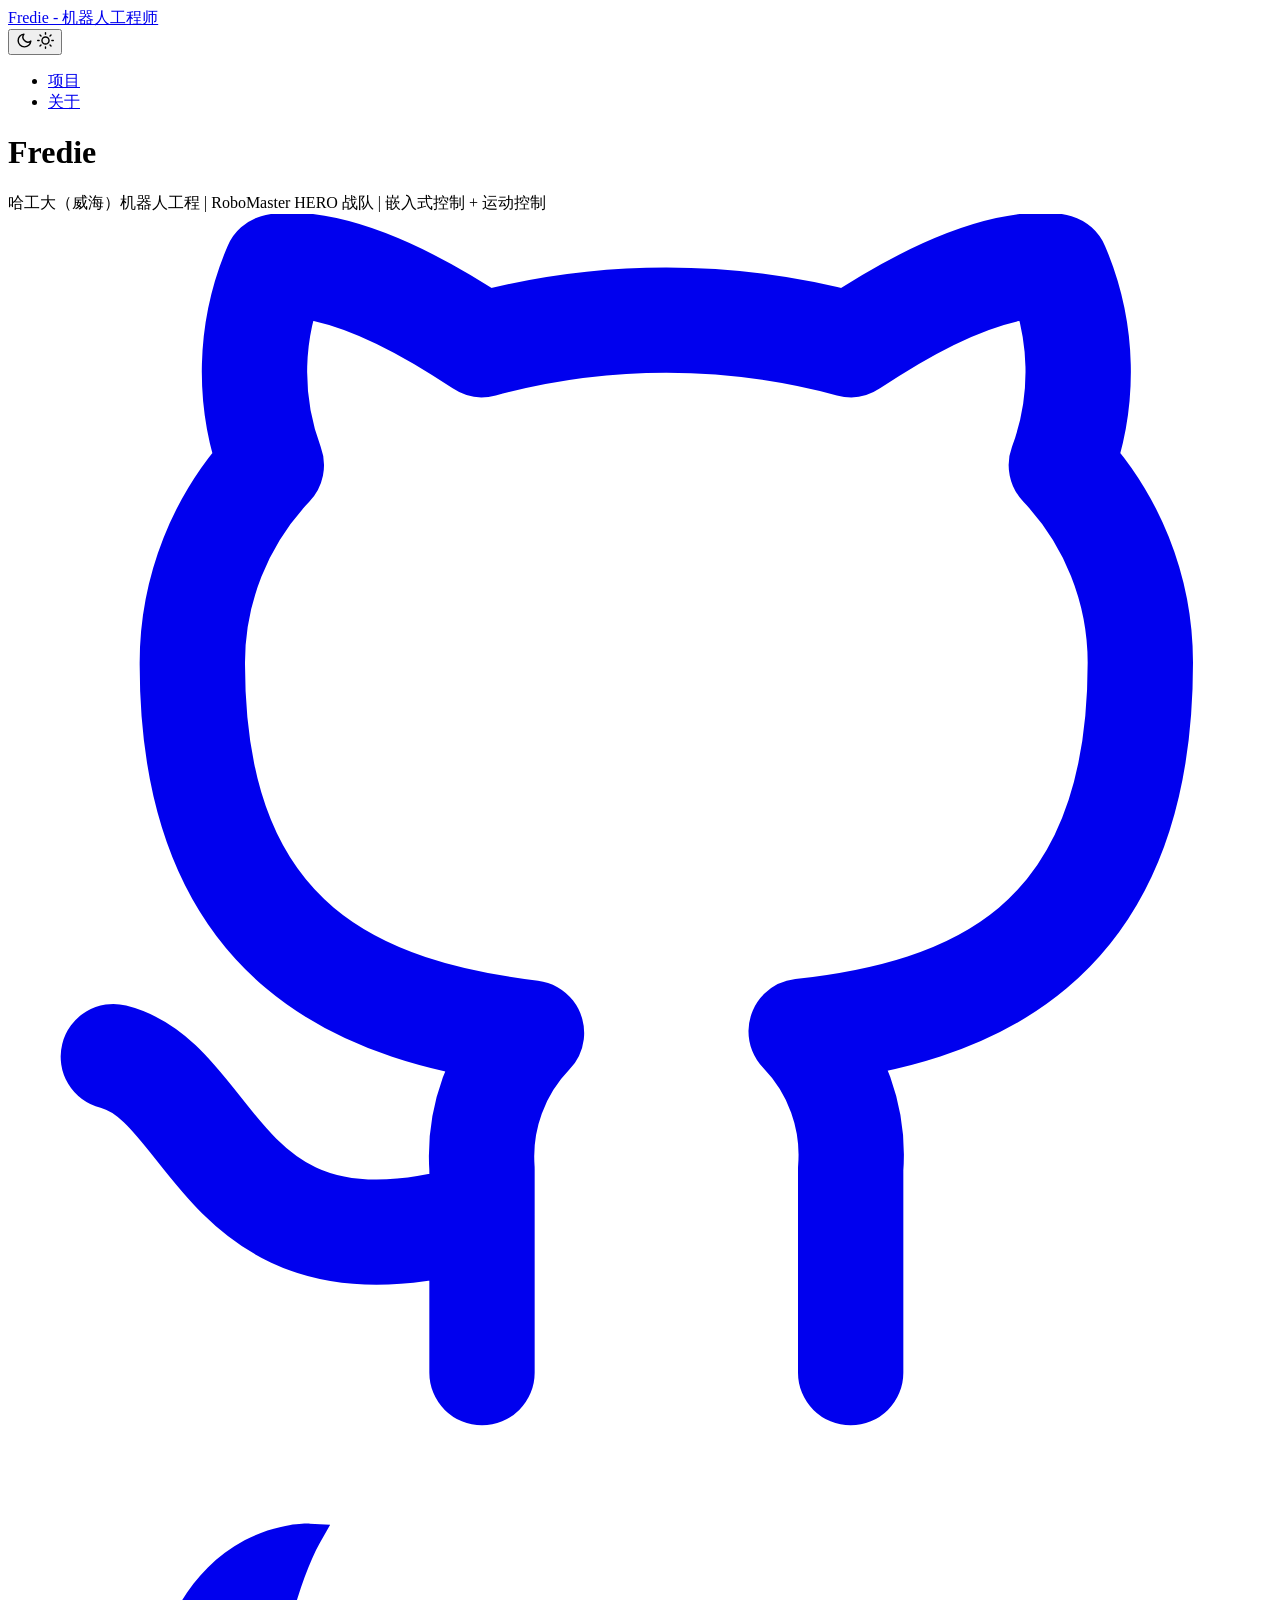
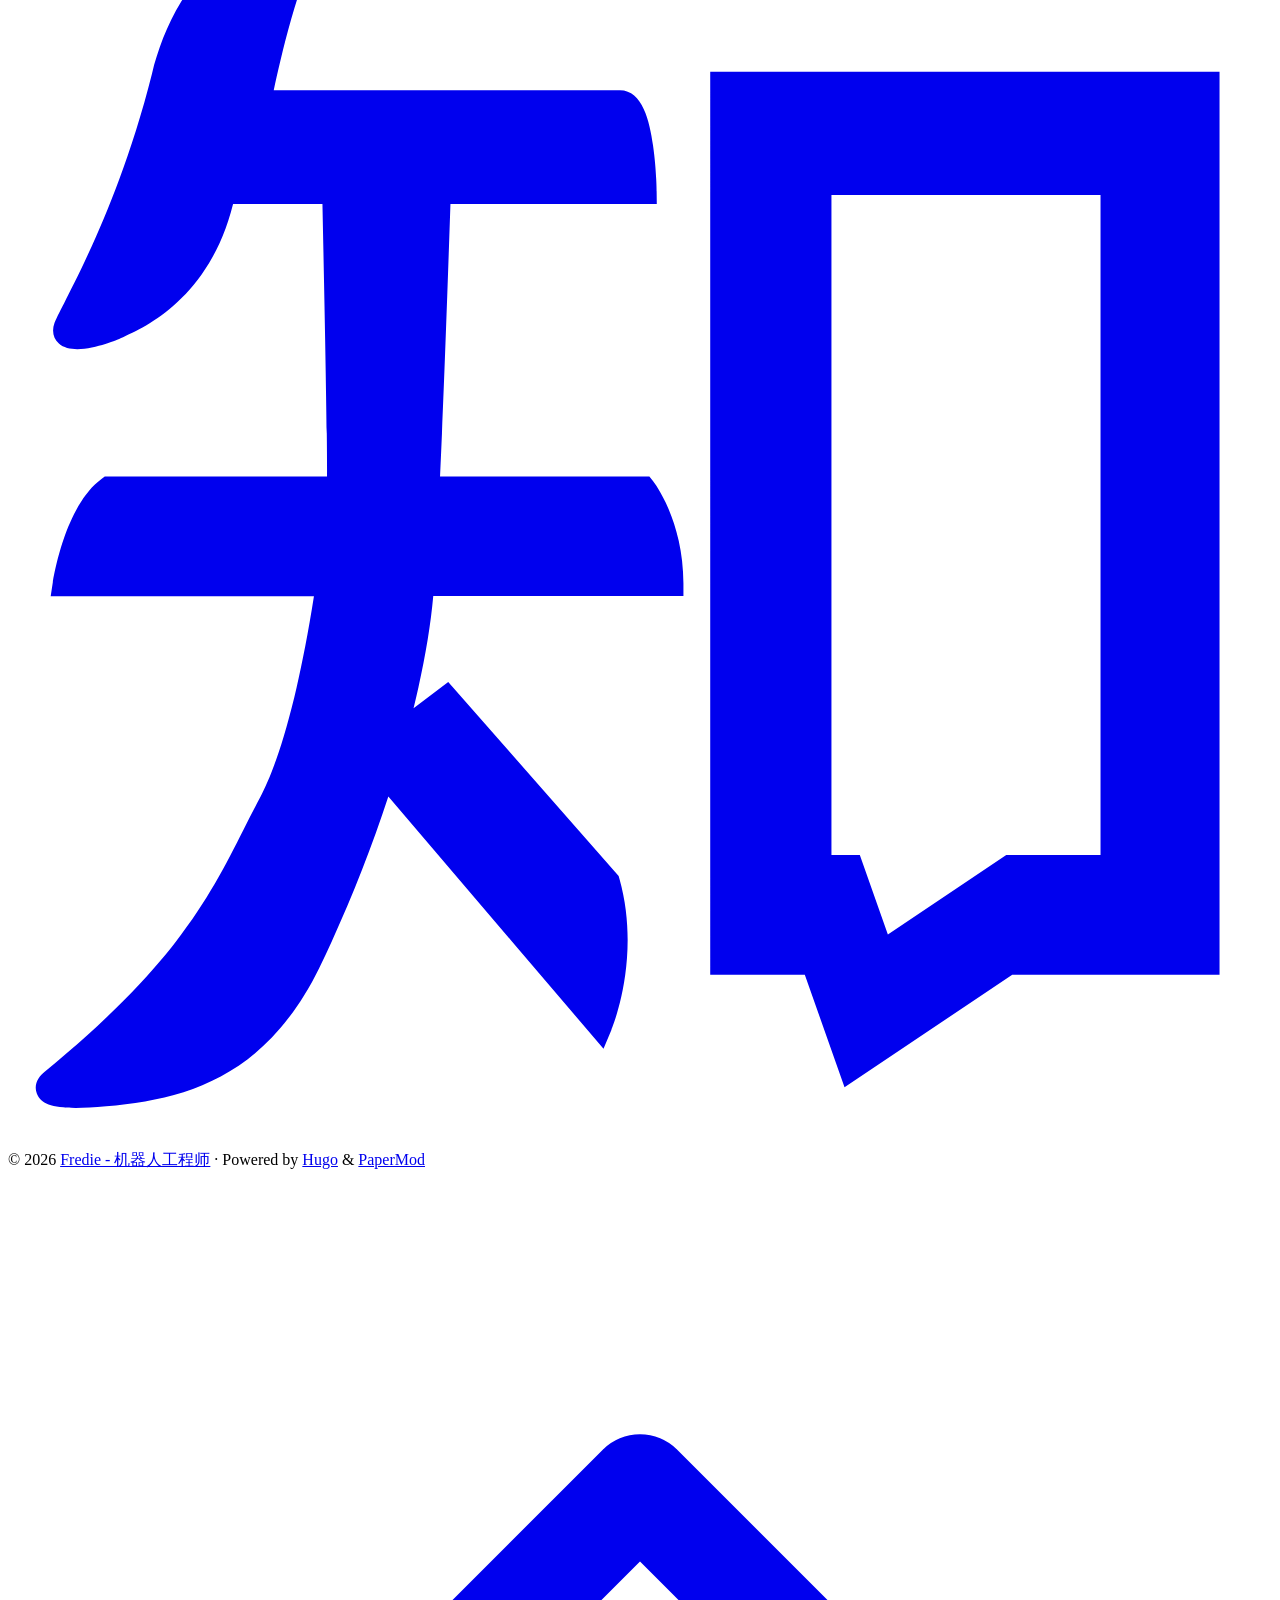
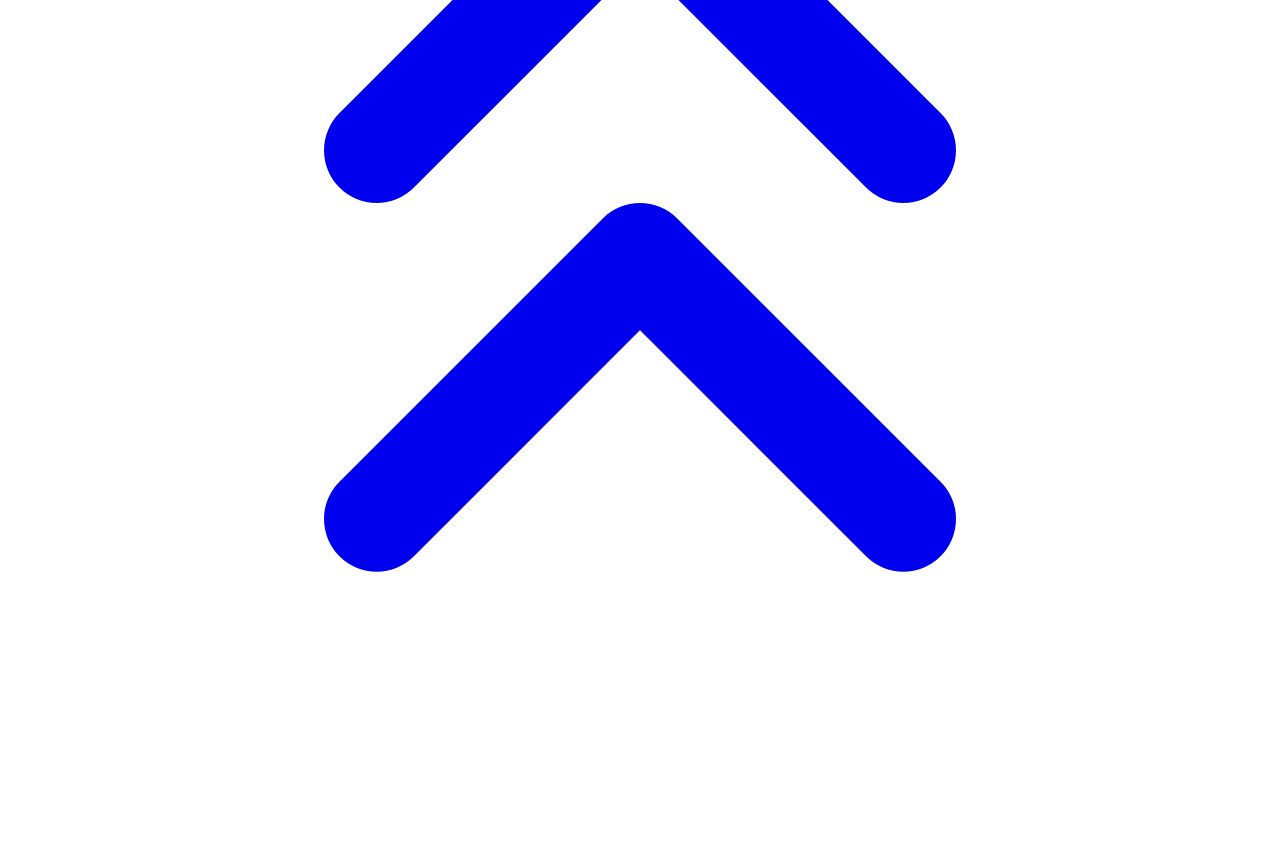
==== index.html @ d6e8b8c6 "Deploy compiled site" ====
<!DOCTYPE html>
<html lang="en" dir="auto" data-theme="auto">

<head>
	<meta name="generator" content="Hugo 0.161.1"><meta charset="utf-8">
<meta http-equiv="X-UA-Compatible" content="IE=edge">
<meta name="viewport" content="width=device-width, initial-scale=1, shrink-to-fit=no">
<meta name="robots" content="index, follow">
<title>Fredie - 机器人工程师</title>

<meta name="description" content="">
<meta name="author" content="">
<link rel="canonical" href="https://fredie06.github.io/">
<link crossorigin="anonymous" href="/assets/css/stylesheet.89ca4972ab5e6aaa05e9a0dae0c4bb64b26585bc79e36f5cf33614eea0283abe.css" integrity="sha256-icpJcqteaqoF6aDa4MS7ZLJlhbx5429c8zYU7qAoOr4=" rel="preload stylesheet" as="style">
<link rel="icon" href="https://fredie06.github.io/favicon.ico">
<link rel="icon" type="image/png" sizes="16x16" href="https://fredie06.github.io/favicon-16x16.png">
<link rel="icon" type="image/png" sizes="32x32" href="https://fredie06.github.io/favicon-32x32.png">
<link rel="apple-touch-icon" href="https://fredie06.github.io/apple-touch-icon.png">
<link rel="mask-icon" href="https://fredie06.github.io/safari-pinned-tab.svg">
<meta name="theme-color" content="#2e2e33">
<meta name="msapplication-TileColor" content="#2e2e33">
<link rel="alternate" type="application/rss+xml" href="https://fredie06.github.io/index.xml" title="rss">
<link rel="alternate" hreflang="en" href="https://fredie06.github.io/">
<noscript>
    <style>
        #theme-toggle,
        .top-link {
            display: none;
        }

    </style>
    <style>
        @media (prefers-color-scheme: dark) {
            :root {
                --theme: rgb(29, 30, 32);
                --entry: rgb(46, 46, 51);
                --primary: rgb(218, 218, 219);
                --secondary: rgb(155, 156, 157);
                --tertiary: rgb(65, 66, 68);
                --content: rgb(196, 196, 197);
                --code-block-bg: rgb(46, 46, 51);
                --code-bg: rgb(55, 56, 62);
                --border: rgb(51, 51, 51);
                color-scheme: dark;
            }

            .list {
                background: var(--theme);
            }

            .toc {
                background: var(--entry);
            }
        }

    </style>
</noscript>
<script>
    if (localStorage.getItem("pref-theme") === "dark") {
        document.querySelector("html").dataset.theme = 'dark';
    } else if (localStorage.getItem("pref-theme") === "light") {
       document.querySelector("html").dataset.theme = 'light';
    } else if (window.matchMedia('(prefers-color-scheme: dark)').matches) {
        document.querySelector("html").dataset.theme = 'dark';
    } else {
        document.querySelector("html").dataset.theme = 'light';
    }

</script><meta property="og:url" content="https://fredie06.github.io/">
  <meta property="og:site_name" content="Fredie - 机器人工程师">
  <meta property="og:title" content="Fredie - 机器人工程师">
  <meta property="og:locale" content="zh_cn">
  <meta property="og:type" content="website">

  <meta name="twitter:card" content="summary">
  <meta name="twitter:title" content="Fredie - 机器人工程师">

<script type="application/ld+json">
{
  "@context": "https://schema.org",
  "@type": "Organization",
  "name": "Fredie - 机器人工程师",
  "url": "https://fredie06.github.io/",
  "description": "",
  "logo": "https://fredie06.github.io/favicon.ico",
  "sameAs": [
      "https://github.com/Fredie06", "https://www.zhihu.com/people/your-zhihu-id"
  ]
}
</script>
</head>
<body class="list" id="top">
    <header class="header">
    <nav class="header-nav">
        <div class="logo">
            <a href="https://fredie06.github.io/" accesskey="h" title="Fredie - 机器人工程师 (Alt + H)">Fredie - 机器人工程师</a>
            <div class="logo-switches">
                <button id="theme-toggle" class="theme-toggle" accesskey="t" title="(Alt + T)" aria-label="Toggle theme">
                    <svg class="moon" xmlns="http://www.w3.org/2000/svg" width="17" height="17" viewBox="0 0 24 24"
                        fill="none" stroke="currentColor" stroke-width="2" stroke-linecap="round"
                        stroke-linejoin="round">
                        <path d="M21 12.79A9 9 0 1 1 11.21 3 7 7 0 0 0 21 12.79z"></path>
                    </svg>
                    <svg class="sun" xmlns="http://www.w3.org/2000/svg" width="17" height="17" viewBox="0 0 24 24"
                        fill="none" stroke="currentColor" stroke-width="2" stroke-linecap="round"
                        stroke-linejoin="round">
                        <circle cx="12" cy="12" r="5"></circle>
                        <line x1="12" y1="1" x2="12" y2="3"></line>
                        <line x1="12" y1="21" x2="12" y2="23"></line>
                        <line x1="4.22" y1="4.22" x2="5.64" y2="5.64"></line>
                        <line x1="18.36" y1="18.36" x2="19.78" y2="19.78"></line>
                        <line x1="1" y1="12" x2="3" y2="12"></line>
                        <line x1="21" y1="12" x2="23" y2="12"></line>
                        <line x1="4.22" y1="19.78" x2="5.64" y2="18.36"></line>
                        <line x1="18.36" y1="5.64" x2="19.78" y2="4.22"></line>
                    </svg>
                </button>
            </div>
        </div>
        <ul id="menu" class="menu">
            <li>
                <a href="https://fredie06.github.io/projects/" title="项目">
                    <span>项目</span>
                </a>
            </li>
            <li>
                <a href="https://fredie06.github.io/about/" title="关于">
                    <span>关于</span>
                </a>
            </li>
        </ul>
    </nav>
</header>
<main class="main"><div class="profile">
    <div class="profile_inner">
        <h1>Fredie</h1>
        <span>哈工大（威海）机器人工程 | RoboMaster HERO 战队 | 嵌入式控制 + 运动控制</span><div class="social-icons" >
    <a href="https://github.com/Fredie06" target="_blank" rel="noopener noreferrer me"
        title="Github">
        <svg xmlns="http://www.w3.org/2000/svg" viewBox="0 0 24 24" fill="none" stroke="currentColor" stroke-width="2"
    stroke-linecap="round" stroke-linejoin="round">
    <path
        d="M9 19c-5 1.5-5-2.5-7-3m14 6v-3.87a3.37 3.37 0 0 0-.94-2.61c3.14-.35 6.44-1.54 6.44-7A5.44 5.44 0 0 0 20 4.77 5.07 5.07 0 0 0 19.91 1S18.73.65 16 2.48a13.38 13.38 0 0 0-7 0C6.27.65 5.09 1 5.09 1A5.07 5.07 0 0 0 5 4.77a5.44 5.44 0 0 0-1.5 3.78c0 5.42 3.3 6.61 6.44 7A3.37 3.37 0 0 0 9 18.13V22">
    </path>
</svg>
    </a>
    <a href="https://www.zhihu.com/people/your-zhihu-id" target="_blank" rel="noopener noreferrer me"
        title="Zhihu">
        <svg xmlns="http://www.w3.org/2000/svg" viewBox="0 0 24 24" fill="currentColor" stroke="none" stroke-width="2"
    stroke-linecap="round" stroke-linejoin="round">
    <path
        d="m13.3334,3.60098l0,17.1471l1.79582,0l0.75424,2.13703l3.18459,-2.13703l3.93584,0l0,-17.1471l-9.6705,0zm7.41375,14.87538l-1.79283,0l-2.24777,1.50849l-0.53276,-1.50849l-0.53875,0l0,-12.53483l5.10911,0l0,12.53483l0.00299,0zm-8.56906,-7.18927l-3.97475,0c0.06285,-1.34387 0.1287,-3.12174 0.19754,-5.17496l3.91788,0l-0.00299,-0.24244c0,-0.01796 -0.00599,-0.43998 -0.06884,-0.87097c-0.06285,-0.44896 -0.19754,-1.04457 -0.62854,-1.04457l-6.5727,0c0.13169,-0.61657 0.46991,-2.08615 0.87995,-2.80747l0.19155,-0.33522l-0.3861,-0.02095c-0.02394,0 -0.58663,-0.02694 -1.23912,0.31726c-1.06851,0.56868 -1.5474,1.68807 -1.75691,2.52612c-0.55072,2.18791 -1.33489,3.70837 -1.66712,4.35786c-0.09877,0.19155 -0.15863,0.30529 -0.18557,0.38311c-0.05387,0.14666 -0.02394,0.29332 0.0838,0.38909c0.31427,0.28434 1.14334,-0.0868 1.15232,-0.08979c0.01796,-0.00898 0.03891,-0.01796 0.06585,-0.02993c0.41603,-0.18856 1.64916,-0.74826 2.08914,-2.52911l1.69705,0c0.02095,0.96376 0.09278,4.14236 0.0868,5.17496l-4.22018,0l-0.06285,0.0449c-0.69139,0.50582 -0.91288,1.8916 -0.92185,1.95146l-0.0419,0.27536l4.99837,0c-0.36814,2.34355 -0.79315,3.3941 -1.01763,3.81313c-0.11074,0.20951 -0.21849,0.41902 -0.32025,0.62255c-0.63752,1.26306 -1.29898,2.56802 -3.7802,4.5973c-0.10775,0.0838 -0.20951,0.23944 -0.14367,0.41005c0.07183,0.18856 0.27835,0.27237 0.73629,0.27237c0.16162,0 0.35318,-0.00898 0.58065,-0.02993c1.49352,-0.13169 3.01698,-0.53875 4.04359,-2.6219c0.50882,-1.05056 0.94879,-2.14601 1.31394,-3.25941l4.08549,4.78886l0.14965,-0.35916c0.02394,-0.05687 0.56868,-1.38578 0.15264,-2.87032l-0.01497,-0.05387l-3.23547,-3.68143l-0.65847,0.49684c0.19155,-0.78118 0.31726,-1.49352 0.37413,-2.12805l4.74995,0l0,-0.23944c0,-1.20021 -0.55371,-1.91255 -0.57466,-1.94248l-0.07183,-0.08979z" />
</svg>
    </a>
</div>

    </div>
</div>

    </main>
    
<footer class="footer">
        <span>&copy; 2026 <a href="https://fredie06.github.io/">Fredie - 机器人工程师</a></span> · 

    
    
    <span>
        Powered by
        <a href="https://gohugo.io/?utm_source=papermod" rel="noopener" target="_blank">Hugo</a> &
        <a href="https://github.com/adityatelange/hugo-PaperMod/" rel="noopener" target="_blank">PaperMod</a>
    </span>
</footer>
<a href="#top" id="top-link" class="top-link hidden" aria-label="go to top" title="Go to Top (Alt + G)" accesskey="g">
    <svg xmlns="http://www.w3.org/2000/svg" viewBox="0 0 24 24" fill="none" stroke="currentColor" stroke-width="2"
        stroke-linecap="round" stroke-linejoin="round" class="feather feather-chevrons-up">
        <polyline points="17 11 12 6 7 11"></polyline>
        <polyline points="17 18 12 13 7 18"></polyline>
    </svg>
</a>

<script>
    let menu = document.getElementById('menu');
    if (menu) {
        
        const scrollPosition = localStorage.getItem("menu-scroll-position");
        if (scrollPosition) {
            menu.scrollLeft = parseInt(scrollPosition, 10);
        }
        
        menu.onscroll = function () {
            localStorage.setItem("menu-scroll-position", menu.scrollLeft);
        }
    }

    document.querySelectorAll('a[href^="#"]').forEach(anchor => {
        anchor.addEventListener("click", function (e) {
            e.preventDefault();
            var id = this.getAttribute("href").substr(1);
            if (!window.matchMedia('(prefers-reduced-motion: reduce)').matches) {
                document.querySelector(`[id='${decodeURIComponent(id)}']`).scrollIntoView({
                    behavior: "smooth"
                });
            } else {
                document.querySelector(`[id='${decodeURIComponent(id)}']`).scrollIntoView();
            }
            if (id === "top") {
                history.replaceState(null, null, " ");
            } else {
                history.pushState(null, null, `#${id}`);
            }
        });
    });

</script>
<script>
    var toplink = document.getElementById("top-link");
    window.onscroll = function () {
        const scrollThreshold = window.innerHeight;
        if (document.body.scrollTop > scrollThreshold || document.documentElement.scrollTop > scrollThreshold) {
            toplink.classList.remove("hidden");
        } else {
            toplink.classList.add("hidden");
        }
    };

</script>
<script>
    document.getElementById("theme-toggle").addEventListener("click", () => {
        const html = document.querySelector("html");
        if (html.dataset.theme === "dark") {
            html.dataset.theme = 'light';
            localStorage.setItem("pref-theme", 'light');
        } else {
            html.dataset.theme = 'dark';
            localStorage.setItem("pref-theme", 'dark');
        }
    })

</script>
</body>

</html>
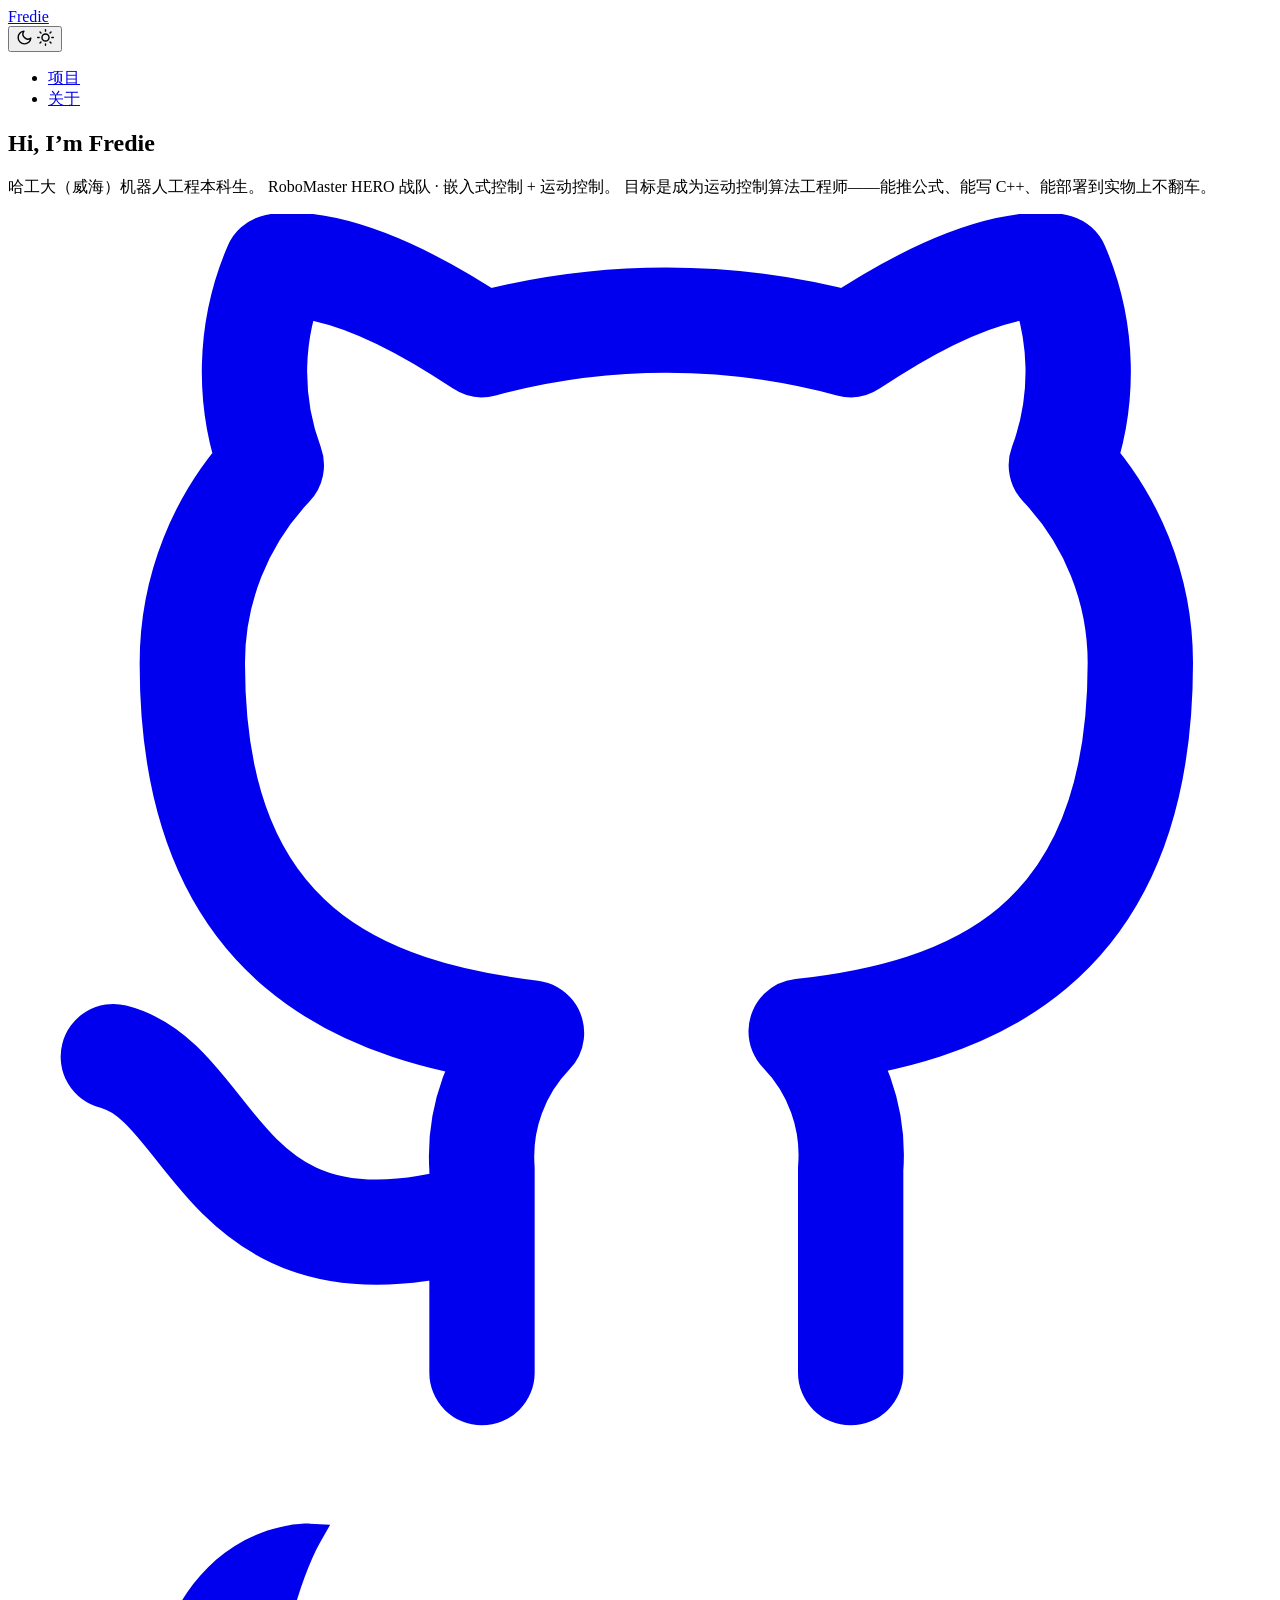
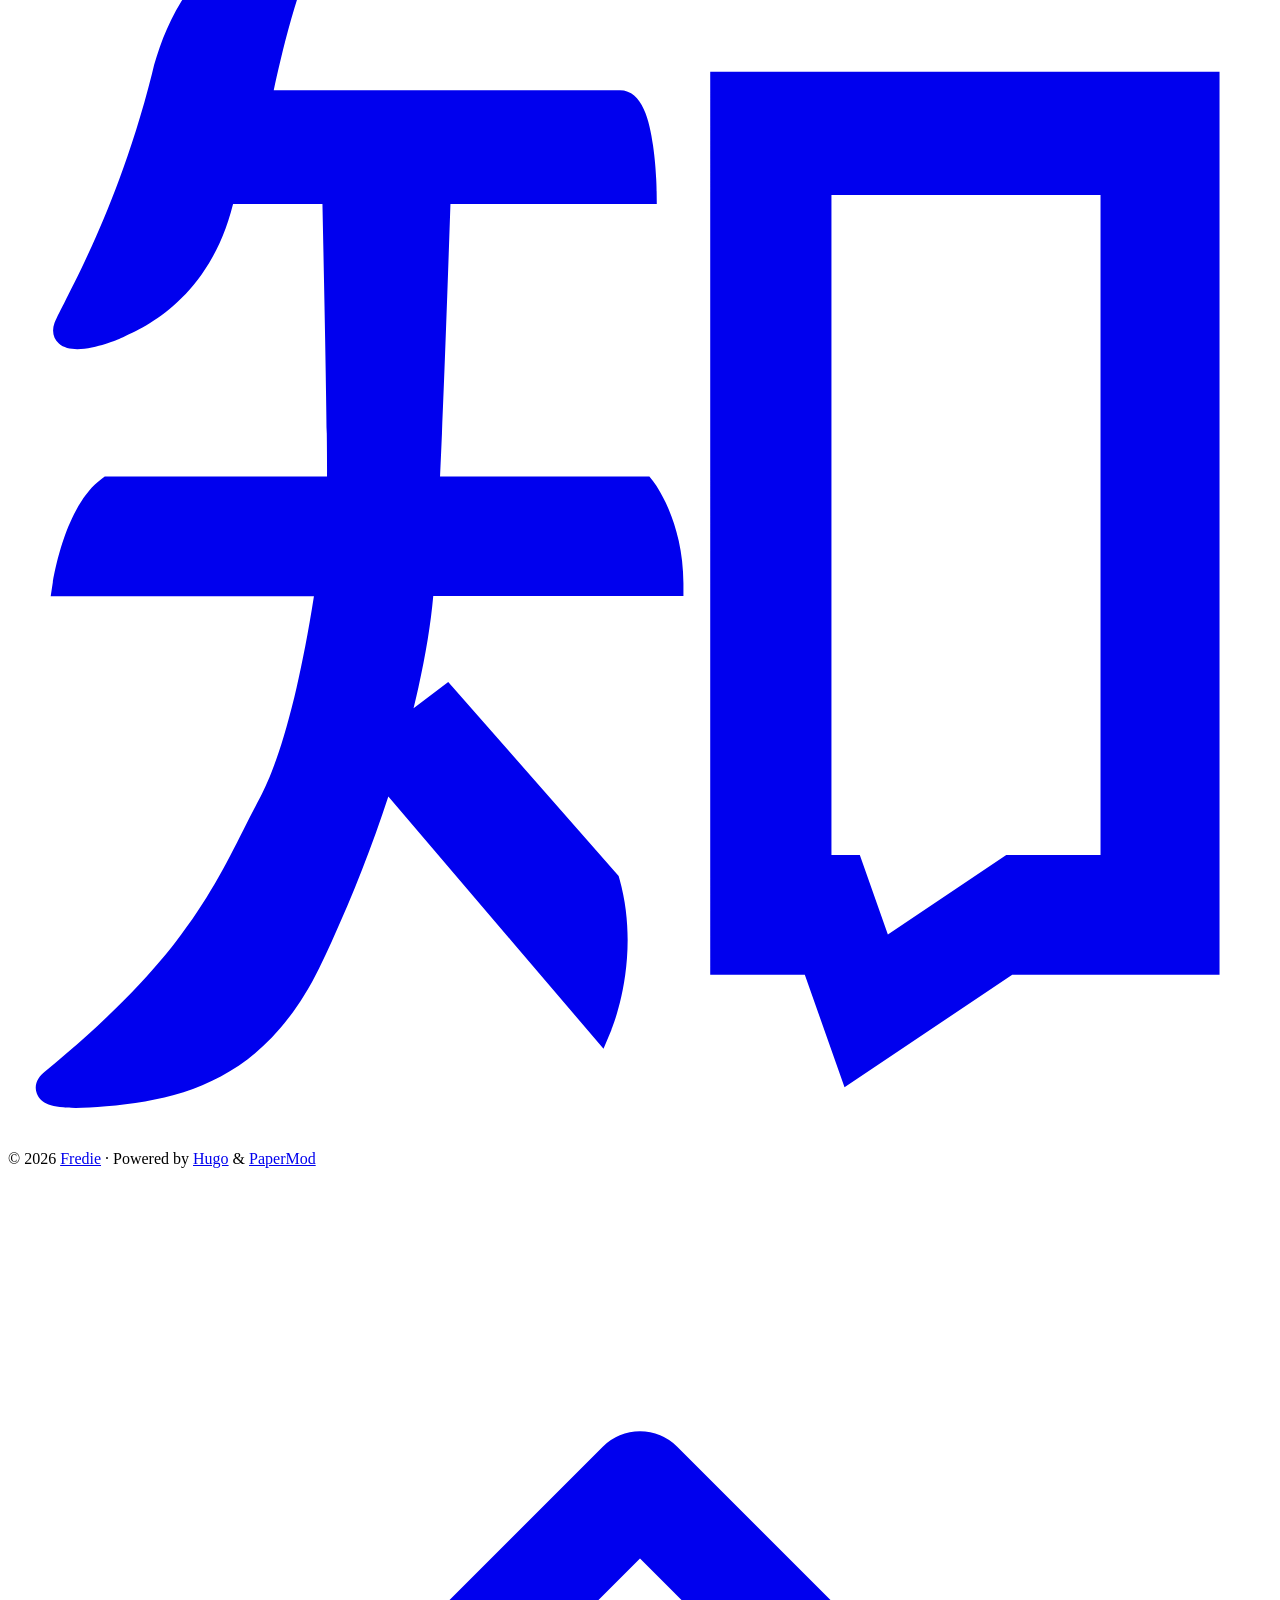
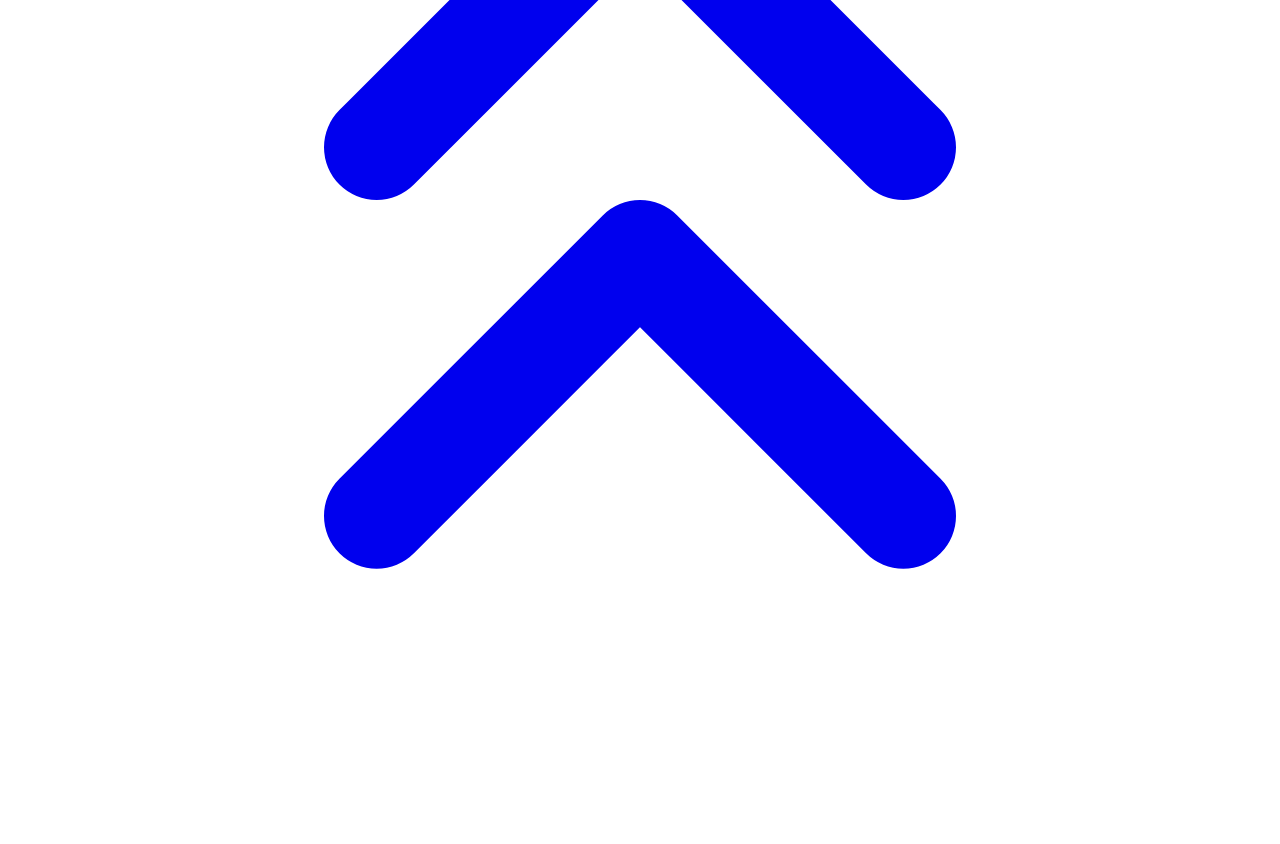
==== commit 642ffc42: "Update design: clean layout, dark blue theme" ====
--- a/index.html
+++ b/index.html
@@ -6,12 +6,12 @@
 <meta http-equiv="X-UA-Compatible" content="IE=edge">
 <meta name="viewport" content="width=device-width, initial-scale=1, shrink-to-fit=no">
 <meta name="robots" content="index, follow">
-<title>Fredie - 机器人工程师</title>
+<title>Fredie</title>
 
 <meta name="description" content="">
 <meta name="author" content="">
 <link rel="canonical" href="https://fredie06.github.io/">
-<link crossorigin="anonymous" href="/assets/css/stylesheet.89ca4972ab5e6aaa05e9a0dae0c4bb64b26585bc79e36f5cf33614eea0283abe.css" integrity="sha256-icpJcqteaqoF6aDa4MS7ZLJlhbx5429c8zYU7qAoOr4=" rel="preload stylesheet" as="style">
+<link crossorigin="anonymous" href="/assets/css/stylesheet.8ab4b6df9aad7bea036d27483b9cf50f148cd6ca8695cc272ac36bb64af10a7c.css" integrity="sha256-irS235qte&#43;oDbSdIO5z1DxSM1sqGlcwnKsNrtkrxCnw=" rel="preload stylesheet" as="style">
 <link rel="icon" href="https://fredie06.github.io/favicon.ico">
 <link rel="icon" type="image/png" sizes="16x16" href="https://fredie06.github.io/favicon-16x16.png">
 <link rel="icon" type="image/png" sizes="32x32" href="https://fredie06.github.io/favicon-32x32.png">
@@ -67,19 +67,19 @@
     }
 
 </script><meta property="og:url" content="https://fredie06.github.io/">
-  <meta property="og:site_name" content="Fredie - 机器人工程师">
-  <meta property="og:title" content="Fredie - 机器人工程师">
+  <meta property="og:site_name" content="Fredie">
+  <meta property="og:title" content="Fredie">
   <meta property="og:locale" content="zh_cn">
   <meta property="og:type" content="website">
 
   <meta name="twitter:card" content="summary">
-  <meta name="twitter:title" content="Fredie - 机器人工程师">
+  <meta name="twitter:title" content="Fredie">
 
 <script type="application/ld+json">
 {
   "@context": "https://schema.org",
   "@type": "Organization",
-  "name": "Fredie - 机器人工程师",
+  "name": "Fredie",
   "url": "https://fredie06.github.io/",
   "description": "",
   "logo": "https://fredie06.github.io/favicon.ico",
@@ -93,7 +93,7 @@
     <header class="header">
     <nav class="header-nav">
         <div class="logo">
-            <a href="https://fredie06.github.io/" accesskey="h" title="Fredie - 机器人工程师 (Alt + H)">Fredie - 机器人工程师</a>
+            <a href="https://fredie06.github.io/" accesskey="h" title="Fredie (Alt + H)">Fredie</a>
             <div class="logo-switches">
                 <button id="theme-toggle" class="theme-toggle" accesskey="t" title="(Alt + T)" aria-label="Toggle theme">
                     <svg class="moon" xmlns="http://www.w3.org/2000/svg" width="17" height="17" viewBox="0 0 24 24"
@@ -131,10 +131,20 @@
         </ul>
     </nav>
 </header>
-<main class="main"><div class="profile">
-    <div class="profile_inner">
-        <h1>Fredie</h1>
-        <span>哈工大（威海）机器人工程 | RoboMaster HERO 战队 | 嵌入式控制 + 运动控制</span><div class="social-icons" >
+<main class="main"> 
+<article class="first-entry home-info">
+    <header class="entry-header">
+        <h1>Hi, I&rsquo;m Fredie</h1>
+    </header>
+    <div class="entry-content md-content">
+        
+        <p>哈工大（威海）机器人工程本科生。
+RoboMaster HERO 战队 · 嵌入式控制 + 运动控制。
+目标是成为运动控制算法工程师——能推公式、能写 C++、能部署到实物上不翻车。</p>
+
+    </div>
+    <footer class="entry-footer">
+        <div class="social-icons" >
     <a href="https://github.com/Fredie06" target="_blank" rel="noopener noreferrer me"
         title="Github">
         <svg xmlns="http://www.w3.org/2000/svg" viewBox="0 0 24 24" fill="none" stroke="currentColor" stroke-width="2"
@@ -154,13 +164,12 @@
     </a>
 </div>
 
-    </div>
-</div>
-
+    </footer>
+</article>
     </main>
     
 <footer class="footer">
-        <span>&copy; 2026 <a href="https://fredie06.github.io/">Fredie - 机器人工程师</a></span> · 
+        <span>&copy; 2026 <a href="https://fredie06.github.io/">Fredie</a></span> · 
 
     
     
--- a/assets/css/stylesheet.8ab4b6df9aad7bea036d27483b9cf50f148cd6ca8695cc272ac36bb64af10a7c.css
+++ b/assets/css/stylesheet.8ab4b6df9aad7bea036d27483b9cf50f148cd6ca8695cc272ac36bb64af10a7c.css
@@ -0,0 +1,7 @@
+/*
+  PaperMod v8+
+  License: MIT https://github.com/adityatelange/hugo-PaperMod/blob/master/LICENSE
+  Copyright (c) 2020 nanxiaobei and adityatelange
+  Copyright (c) 2021-2026 adityatelange
+*/
+:root{--gap:24px;--content-gap:20px;--nav-width:1024px;--main-width:720px;--header-height:60px;--footer-height:60px;--radius:8px;--theme:rgb(255, 255, 255);--entry:rgb(255, 255, 255);--primary:rgb(30, 30, 30);--secondary:rgb(108, 108, 108);--tertiary:rgb(214, 214, 214);--content:rgb(31, 31, 31);--code-block-bg:rgb(28, 29, 33);--code-bg:rgb(245, 245, 245);--border:rgb(238, 238, 238);color-scheme:light}:root[data-theme=dark]{--theme:rgb(29, 30, 32);--entry:rgb(46, 46, 51);--primary:rgb(218, 218, 219);--secondary:rgb(155, 156, 157);--tertiary:rgb(65, 66, 68);--content:rgb(196, 196, 197);--code-block-bg:rgb(46, 46, 51);--code-bg:rgb(55, 56, 62);--border:rgb(51, 51, 51);color-scheme:dark}.list{background:var(--code-bg)}[data-theme=dark] .list{background:var(--theme)}*,::after,::before{box-sizing:border-box}html{-webkit-tap-highlight-color:transparent;overflow-y:scroll;-webkit-text-size-adjust:100%;text-size-adjust:100%}a,button,body,h1,h2,h3,h4,h5,h6{color:var(--primary)}body{font-family:-apple-system,BlinkMacSystemFont,segoe ui,Roboto,Oxygen,Ubuntu,Cantarell,open sans,helvetica neue,sans-serif;font-size:18px;line-height:1.6;word-break:break-word;background:var(--theme)}article,aside,figcaption,figure,footer,header,hgroup,main,nav,section,table{display:block}h1,h2,h3,h4,h5,h6{line-height:1.2}h1,h2,h3,h4,h5,h6,p{margin-top:0;margin-bottom:0}ul{padding:0}a{text-decoration:none}body,figure,ul{margin:0}table{width:100%;border-collapse:collapse;border-spacing:0;overflow-x:auto;word-break:keep-all}button,input,textarea{padding:0;font:inherit;background:0 0;border:0}input,textarea{outline:0}button,input[type=button],input[type=submit]{cursor:pointer}input:-webkit-autofill,textarea:-webkit-autofill{box-shadow:0 0 0 50px var(--theme)inset}img{display:block;max-width:100%}.not-found{position:absolute;left:0;right:0;display:flex;align-items:center;justify-content:center;height:80%;font-size:160px;font-weight:700}.archive-posts{width:100%;font-size:16px}.archive-year{margin-top:40px}.archive-year:not(:last-of-type){border-bottom:2px solid var(--border)}.archive-month{display:flex;align-items:flex-start;padding:10px 0}.archive-month-header{margin:25px 0;width:200px}.archive-month:not(:last-of-type){border-bottom:1px solid var(--border)}.archive-entry{position:relative;padding:5px;margin:10px 0}.archive-entry-title{margin:5px 0;font-weight:400}.archive-count,.archive-meta{color:var(--secondary);font-size:14px}.footer,.top-link{font-size:12px;color:var(--secondary)}.footer{max-width:calc(var(--main-width) + var(--gap) * 2);margin:auto;padding:calc((var(--footer-height) - var(--gap))/2)var(--gap);text-align:center;line-height:24px}.footer span{margin-inline-start:1px;margin-inline-end:1px}.footer span:last-child{white-space:nowrap}.footer a{color:inherit;text-underline-offset:.25rem;text-decoration:underline}.top-link{position:fixed;bottom:4rem;right:2rem;z-index:99;background:var(--tertiary);width:2.5rem;height:2.5rem;padding:10px;border-radius:64px;transition:visibility .3s,opacity .3s cubic-bezier(.4,0,1,1)}.hidden{visibility:hidden;opacity:0}.top-link,.top-link svg{filter:drop-shadow(0 0 0 var(--theme))}.footer a:hover,.top-link:hover{color:var(--primary)}.header-nav{display:flex;flex-wrap:wrap;justify-content:space-between;max-width:calc(var(--nav-width) + var(--gap) * 2);margin:auto;line-height:var(--header-height);padding:0 var(--gap);column-gap:var(--gap)}.header-nav a{display:block}.logo,.menu{display:flex}.logo{align-items:center;column-gap:.55rem;flex-wrap:wrap}.logo a{font-size:24px;font-weight:700;display:flex;align-items:center;column-gap:.55rem}.logo a img,.logo a svg{pointer-events:none;border-radius:6px}.theme-toggle{padding:0 .4rem}[data-theme=dark] .moon{display:none}[data-theme=light] .sun{display:none}.logo-switches{display:inline-flex;gap:.4rem;align-items:inherit;min-height:stretch;flex-wrap:inherit}.logo-switches>*{min-height:inherit;align-items:center;display:inline-flex}.nav-sep{color:var(--secondary)}.lang-menu *{display:inherit;min-height:inherit;align-items:inherit}.lang-menu a{font-size:1rem;font-weight:500;padding:0 .4rem;display:inline-flex}.menu{list-style:none;word-break:keep-all;overflow-x:auto;white-space:nowrap;column-gap:var(--gap)}.menu a{font-size:16px}.menu .active{font-weight:500;text-decoration:underline;text-underline-offset:.3rem;text-decoration-thickness:2px}.main{position:relative;min-height:calc(100vh - var(--header-height) - var(--footer-height));max-width:calc(var(--main-width) + var(--gap) * 2);margin:auto;padding:var(--gap)}.page-header h1{font-size:40px}.pagination{display:flex}.pagination a{color:var(--theme);font-size:13px;line-height:36px;background:var(--primary);border-radius:calc(36px/2);padding:0 16px}.pagination .next{margin-inline-start:auto}.social-icons a{display:inline-flex;padding:10px}.social-icons a svg{height:26px;width:26px}code{direction:ltr}div.highlight,pre{position:relative}.copy-code{display:none;position:absolute;top:4px;right:4px;color:rgba(255,255,255,.8);background:rgba(78,78,78,.8);border-radius:var(--radius);padding:0 5px;font-size:14px;user-select:none}div.highlight:hover .copy-code,pre:hover .copy-code{display:block}.md-content h3,.md-content h4,.md-content h5,.md-content h6{margin:24px 0 16px}.md-content h1{margin:40px auto 32px;font-size:40px}.md-content h2{margin:32px auto 24px;font-size:32px}.md-content h3{font-size:24px}.md-content h4{font-size:16px}.md-content h5{font-size:14px}.md-content h6{font-size:12px}.md-content a:not(.anchor){text-underline-offset:.3rem;text-decoration:underline}.md-content del{text-decoration:line-through}.md-content dl:not(:last-child),.md-content ol:not(:last-child),.md-content p:not(:last-child),.md-content figure:not(:last-child),.md-content ul:not(:last-child){margin-bottom:var(--content-gap)}.md-content ol,.md-content ul{padding-inline-start:1.25rem}.md-content li{margin-top:.3rem}.md-content li p{margin-bottom:0}.md-content dl{display:flex;flex-wrap:wrap;margin:0}.md-content dt{width:25%;font-weight:700}.md-content dd{width:75%;margin-inline-start:0;padding-inline-start:10px}.md-content dd~dd,.md-content dt~dt{margin-top:10px}.md-content table{margin-bottom:var(--content-gap)}.md-content table th,.md-content table:not(.highlighttable,.highlight table,.gist .highlight) td{min-width:80px;padding:6px 13px;line-height:1.5;border:1px solid var(--border)}.md-content table th{text-align:start}.md-content table:not(.highlighttable) td code:only-child{margin:auto 0}.md-content .highlight table{border-radius:var(--radius)}.md-content .highlight:not(table){margin-bottom:var(--content-gap);background:var(--code-block-bg)!important;border-radius:var(--radius);direction:ltr}.md-content li>.highlight{margin-inline-end:0}.md-content ul pre{margin-inline-start:calc(var(--gap) * -2)}.md-content .highlight pre{margin:0}.md-content .highlighttable{table-layout:fixed}.md-content .highlighttable td:first-child{width:40px}.md-content .highlighttable td .linenodiv{padding-inline-end:0!important}.md-content .highlighttable td .highlight,.md-content .highlighttable td .linenodiv pre{margin-bottom:0}.post-content code{padding:.2rem .3rem;font-size:.78em;line-height:1.5;background:var(--code-bg);border-radius:.2rem}.md-content pre code{display:grid;margin:auto 0;padding:10px;color:#d5d5d6;background:var(--code-block-bg)!important;border-radius:var(--radius);overflow-x:auto;word-break:break-all}.md-content blockquote{margin:1rem 0;padding-inline-start:1rem;border-inline-start:.3rem solid var(--content)}.md-content hr{margin:30px 0;height:2px;background:var(--tertiary);border:0}.md-content iframe{max-width:100%}.md-content img{border-radius:var(--radius);margin:1rem 0}.md-content img[src*="#center"]{margin:1rem auto}.md-content figure.align-center{text-align:center}.md-content figure>figcaption{color:var(--primary);font-size:16px;font-weight:700;margin:8px 0 16px}.md-content figure>figcaption>p{color:var(--secondary);font-size:14px;font-weight:400}.md-content h1:hover .anchor,.md-content h2:hover .anchor,.md-content h3:hover .anchor,.md-content h4:hover .anchor,.md-content h5:hover .anchor,.md-content h6:hover .anchor{display:inline-flex;color:var(--secondary);margin-inline-start:.5em;font-weight:500;user-select:none}.anchor:hover{color:var(--content)!important}.md-content img.in-text{display:inline;margin:auto}mark{border-radius:2px;padding:0 2px}audio{display:block;width:100%;border:1px solid var(--border);border-radius:var(--radius);overflow:hidden;height:2.5rem;margin-bottom:var(--content-gap)}audio::-webkit-media-controls-enclosure{border-radius:0}video{border:1px solid var(--code-bg);border-radius:var(--radius);max-width:100%}.first-entry{position:relative;display:flex;flex-direction:column;justify-content:center;min-height:320px;margin:var(--gap)0 calc(var(--gap) * 2)}.first-entry .entry-header{overflow:hidden;display:-webkit-box;-webkit-box-orient:vertical;-webkit-line-clamp:3}.first-entry .entry-header h1{font-size:34px;line-height:1.3}.first-entry .entry-header h2{font-size:40px}.first-entry .entry-content{margin:14px 0;font-size:16px;-webkit-line-clamp:3}.first-entry .entry-footer{font-size:14px}.home-info .entry-content{--content-gap:0.5rem;-webkit-line-clamp:unset;margin:0}.home-info .social-icons a:first-of-type{padding-inline-start:0}.post-entry{position:relative;margin-bottom:var(--gap);padding:var(--gap);background:var(--entry);border-radius:var(--radius);transition:transform .25s ease;border:1px solid var(--border)}.post-entry:hover,.post-entry:focus-within{transform:translateY(-2px);border-color:var(--tertiary)}.tag-entry .entry-cover{display:none}.entry-header h2{font-size:24px;line-height:1.3}.entry-content{margin:8px 0;color:var(--secondary);font-size:14px;line-height:1.6;overflow:hidden;display:-webkit-box;-webkit-box-orient:vertical;-webkit-line-clamp:2}.home-info .entry-content p{margin-block-start:1em;margin-block-end:1em}.entry-footer{color:var(--secondary);font-size:13px}.entry-link{position:absolute;left:0;right:0;top:0;bottom:0;border-radius:var(--radius)}.entry-hint{color:var(--secondary)}.entry-hint-parent{display:flex;justify-content:space-between}.entry-cover{font-size:14px;margin-bottom:var(--gap);text-align:center;display:flex;flex-direction:column;gap:.5rem}.entry-cover img{border-radius:var(--radius);width:100%;height:auto}.entry-cover a{text-underline-offset:.3rem;text-decoration:underline}.page-header,.post-header{margin:24px auto var(--content-gap)}.post-title{font-size:40px}.post-description{margin-top:10px}.post-meta{margin-top:5px}.post-meta,.breadcrumbs{color:var(--secondary);font-size:14px}.breadcrumbs{display:flex;flex-wrap:wrap;align-items:center;gap:.2rem}.breadcrumbs a{font-size:16px}.breadcrumbs svg{height:1em}.i18n_list{display:inline-flex}.post-meta .i18n_list li{list-style:none;margin:auto 3px}.post-meta a,.toc a:hover{text-underline-offset:.3rem;text-decoration:underline}.post-meta a{color:var(--secondary);text-decoration-style:dotted}details.toc{margin-bottom:var(--content-gap);background:var(--code-bg);border-radius:var(--radius);border:1px solid var(--border)}[data-theme=dark] details.toc{background:var(--entry)}details.toc summary{padding:.3rem 1.2rem;border-radius:var(--radius)}details summary{cursor:pointer;display:list-item;width:100%;margin-inline-start:0;user-select:none}details .title{display:inline;font-weight:500;margin-inline-start:.2rem}details{interpolate-size:allow-keywords}details::details-content{height:0;opacity:0;overflow:clip;transition:height 150ms ease,opacity 150ms ease,content-visibility 150ms allow-discrete}details[open]::details-content{height:auto;opacity:1}details .inner{margin:0 2.4rem;padding-bottom:.6rem}details li ul{margin-inline-start:var(--gap)}.post-content{color:var(--content);margin:30px 0}.post-footer{margin-top:var(--content-gap)}.post-footer>*{margin-bottom:10px}.post-tags{display:flex;flex-wrap:wrap;gap:10px}.post-tags li{display:inline-block}.post-tags a,.share-buttons,.paginav{border-radius:var(--radius);background:var(--code-bg);border:1px solid var(--border)}.post-tags a{display:block;padding:0 14px;color:var(--secondary);font-size:14px;line-height:34px;background:var(--code-bg)}.post-tags a:hover,.paginav a:hover{background:var(--border)}.share-buttons{padding:10px;display:flex;justify-content:center;overflow-x:auto;gap:10px}.share-buttons li,.share-buttons a{display:inline-flex}.share-buttons a:not(:last-of-type){margin-inline-end:12px}.paginav{display:flex;line-height:1.2}.paginav .title{letter-spacing:1px;text-transform:uppercase;font-size:.8rem;color:var(--secondary)}.paginav a{width:50%;display:flex;flex-direction:column;gap:.5rem;padding:.8rem;border-radius:var(--radius)}.paginav span:hover:not(.title){text-underline-offset:.2rem;text-decoration:underline}.paginav .next{margin-inline-start:auto;text-align:right}[dir=rtl] .paginav .next{text-align:left}h1>a>svg{display:inline}.buttons,.main .profile{display:flex;justify-content:center}.main .profile{align-items:center;min-height:calc(100vh - var(--header-height) - var(--footer-height) - (var(--gap) * 2));text-align:center}.profile .profile_inner{display:flex;flex-direction:column;align-items:center;gap:1rem}.profile img{border-radius:50%}.buttons{flex-wrap:wrap;max-width:400px;gap:1rem}.button{background:var(--tertiary);border-radius:var(--radius);padding:.4rem .8rem}.searchbox input{padding:4px 10px;width:100%;color:var(--primary);font-weight:700;border:2px solid var(--tertiary);border-radius:var(--radius)}.searchResults li{list-style:none;border-radius:var(--radius);padding:10px 15px;position:relative;font-weight:500;display:flex;align-items:center;justify-content:space-between;background:var(--entry);transition:transform .25s ease;border:1px solid var(--border)}.searchResults{margin:var(--content-gap)0;width:100%;display:flex;flex-direction:column;gap:10px}.searchResults li:hover,.searchResults li:focus-within{transform:translateY(-2px);border-color:var(--tertiary)}.searchResults li .entry-link:focus{outline:2px solid var(--secondary);outline-offset:-2px}.terms-tags{display:flex;flex-wrap:wrap;gap:1em;margin-top:var(--content-gap)}.terms-tags li{display:inline-block;font-weight:500}.terms-tags a{display:block;padding:4px 10px;background:var(--tertiary);border-radius:var(--radius);transition:transform .1s}.bg{color:#cad3f5;background-color:#24273a}.chroma{color:#cad3f5;background-color:#24273a}.chroma .err{color:#ed8796}.chroma .lnlinks{outline:none;text-decoration:none;color:inherit}.chroma .lntd{vertical-align:top;padding:0;margin:0;border:0}.chroma .lntable{border-spacing:0;padding:0;margin:0;border:0}.chroma .hl{background-color:#474733}.chroma .lnt{white-space:pre;-webkit-user-select:none;user-select:none;margin-right:.4em;padding:0 .4em;color:#8087a2}.chroma .ln{white-space:pre;-webkit-user-select:none;user-select:none;margin-right:.4em;padding:0 .4em;color:#8087a2}.chroma .line{display:flex}.chroma .k{color:#c6a0f6}.chroma .kc{color:#f5a97f}.chroma .kd{color:#ed8796}.chroma .kn{color:#8bd5ca}.chroma .kp{color:#c6a0f6}.chroma .kr{color:#c6a0f6}.chroma .kt{color:#ed8796}.chroma .na{color:#8aadf4}.chroma .nb{color:#91d7e3}.chroma .bp{color:#91d7e3}.chroma .nc{color:#eed49f}.chroma .no{color:#eed49f}.chroma .nd{color:#8aadf4;font-weight:700}.chroma .ni{color:#8bd5ca}.chroma .ne{color:#f5a97f}.chroma .nf{color:#8aadf4}.chroma .fm{color:#8aadf4}.chroma .nl{color:#91d7e3}.chroma .nn{color:#f5a97f}.chroma .py{color:#f5a97f}.chroma .nt{color:#c6a0f6}.chroma .nv{color:#f4dbd6}.chroma .vc{color:#f4dbd6}.chroma .vg{color:#f4dbd6}.chroma .vi{color:#f4dbd6}.chroma .vm{color:#f4dbd6}.chroma .s{color:#a6da95}.chroma .sa{color:#ed8796}.chroma .sb{color:#a6da95}.chroma .sc{color:#a6da95}.chroma .dl{color:#8aadf4}.chroma .sd{color:#6e738d}.chroma .s2{color:#a6da95}.chroma .se{color:#8aadf4}.chroma .sh{color:#6e738d}.chroma .si{color:#a6da95}.chroma .sx{color:#a6da95}.chroma .sr{color:#8bd5ca}.chroma .s1{color:#a6da95}.chroma .ss{color:#a6da95}.chroma .m{color:#f5a97f}.chroma .mb{color:#f5a97f}.chroma .mf{color:#f5a97f}.chroma .mh{color:#f5a97f}.chroma .mi{color:#f5a97f}.chroma .il{color:#f5a97f}.chroma .mo{color:#f5a97f}.chroma .o{color:#91d7e3;font-weight:700}.chroma .ow{color:#91d7e3;font-weight:700}.chroma .c{color:#6e738d;font-style:italic}.chroma .ch{color:#6e738d;font-style:italic}.chroma .cm{color:#6e738d;font-style:italic}.chroma .c1{color:#6e738d;font-style:italic}.chroma .cs{color:#6e738d;font-style:italic}.chroma .cp{color:#6e738d;font-style:italic}.chroma .cpf{color:#6e738d;font-weight:700;font-style:italic}.chroma .gd{color:#ed8796;background-color:#363a4f}.chroma .ge{font-style:italic}.chroma .gr{color:#ed8796}.chroma .gh{color:#f5a97f;font-weight:700}.chroma .gi{color:#a6da95;background-color:#363a4f}.chroma .gs{font-weight:700}.chroma .gu{color:#f5a97f;font-weight:700}.chroma .gt{color:#ed8796}.chroma .gl{text-decoration:underline}.chroma{background-color:unset!important}.chroma .hl{display:flex}.chroma .lnt{padding:0 0 0 12px}.highlight pre.chroma code{padding:8px 0}.highlight pre.chroma .line .cl,.chroma .ln{padding:0 10px}.chroma .lntd:last-of-type{width:100%}@media screen and (max-width:768px){:root{--gap:14px}.profile img{transform:scale(.85)}.first-entry{min-height:260px}.archive-month{flex-direction:column}.archive-year{margin-top:20px}.footer{padding:calc((var(--footer-height) - var(--gap) - 10px)/2)var(--gap)}}@media screen and (max-width:900px){.list .top-link{transform:translateY(-5rem)}}@media screen and (max-width:340px){.share-buttons{justify-content:unset}}@media(prefers-reduced-motion){.terms-tags a:active,.button:active,.post-entry:active,.top-link,.searchResults .focus,.searchResults li:active{transform:none}}:root{--main:#1a365d;--primary:#2c5282;--theme:#ffffff;--entry:#ffffff;--content:#1a1a1a;--secondary:#6b7280;--border:#e5e7eb;--hljs-bg:#f7f8fa;--code-bg:#f0f2f5;--link-color:#2c5282;--link-hover-color:#1a365d;--tag-bg:#f0f2f5;--tag-color:#1a365d;--search-bg:#f7f8fa}.dark{--theme:#111827;--entry:#1a1a2e;--content:#e5e7eb;--secondary:#9ca3af;--border:#2d3748;--hljs-bg:#1a1a2e;--code-bg:#16213e;--link-color:#63b3ed;--link-hover-color:#90cdf4;--tag-bg:#1a1a2e;--tag-color:#63b3ed;--search-bg:#1a1a2e}.nav{border-bottom:1px solid var(--border)}.home-info .entry-content{color:var(--secondary);line-height:1.8}.social-icons a{transform:scale(.85);opacity:.7;transition:opacity .2s}.social-icons a:hover{opacity:1}a{color:var(--link-color);text-decoration:none;transition:color .15s}a:hover{color:var(--link-hover-color)}.footer{color:var(--secondary);font-size:.85rem;border-top:1px solid var(--border);padding-top:1.5rem}.button{background:var(--theme);border:1px solid var(--border);color:var(--content)}.post-title{color:var(--content)}.post-content h1,.post-content h2,.post-content h3{color:#1a365d}.dark .post-content h1,.dark .post-content h2,.dark .post-content h3{color:#63b3ed}
